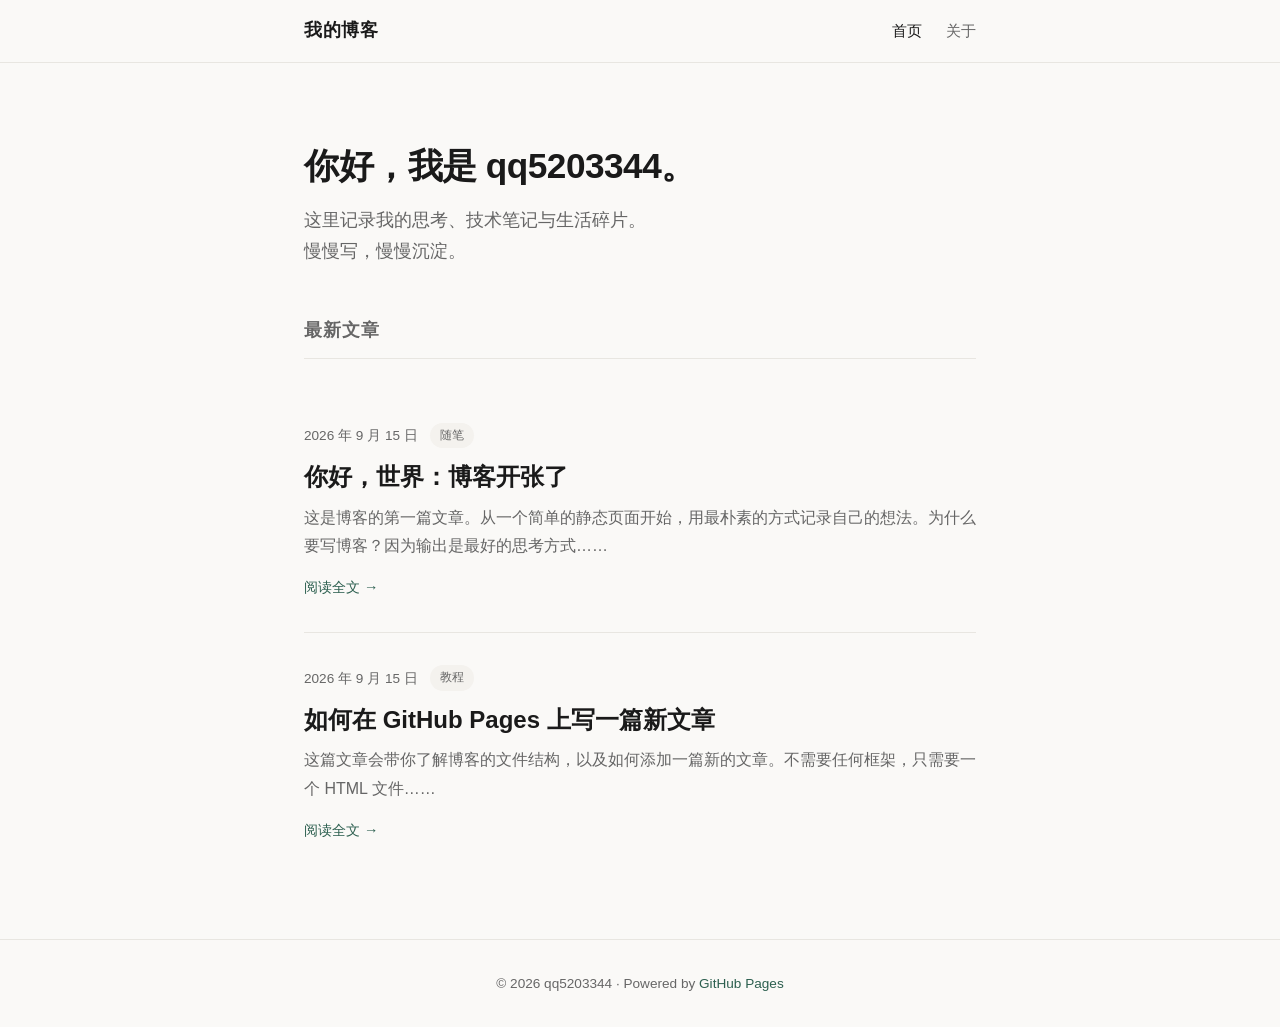
==== index.html @ ea7d3f34 "feat: 添加首页与样式" ====
<!DOCTYPE html>
<html lang="zh-CN">
<head>
<meta charset="UTF-8">
<meta name="viewport" content="width=device-width, initial-scale=1.0">
<title>我的博客</title>
<meta name="description" content="记录思考、分享技术与生活">
<link rel="stylesheet" href="css/style.css">
</head>
<body>
<nav class="nav">
<div class="nav-inner">
<a href="index.html" class="nav-brand">我的博客</a>
<div class="nav-links">
<a href="index.html" class="active">首页</a>
<a href="about.html">关于</a>
</div>
</div>
</nav>
<header class="hero">
<div class="container">
<h1>你好，我是 qq5203344。</h1>
<p class="hero-sub">这里记录我的思考、技术笔记与生活碎片。<br>慢慢写，慢慢沉淀。</p>
</div>
</header>
<main class="container">
<section class="post-list">
<h2 class="section-title">最新文章</h2>
<article class="post-card">
<div class="post-meta">
<span class="post-date">2026 年 9 月 15 日</span>
<span class="post-tag">随笔</span>
</div>
<h3 class="post-title"><a href="posts/hello-world.html">你好，世界：博客开张了</a></h3>
<p class="post-excerpt">这是博客的第一篇文章。从一个简单的静态页面开始，用最朴素的方式记录自己的想法。为什么要写博客？因为输出是最好的思考方式……</p>
<a href="posts/hello-world.html" class="read-more">阅读全文 →</a>
</article>
<article class="post-card">
<div class="post-meta">
<span class="post-date">2026 年 9 月 15 日</span>
<span class="post-tag">教程</span>
</div>
<h3 class="post-title"><a href="posts/getting-started.html">如何在 GitHub Pages 上写一篇新文章</a></h3>
<p class="post-excerpt">这篇文章会带你了解博客的文件结构，以及如何添加一篇新的文章。不需要任何框架，只需要一个 HTML 文件……</p>
<a href="posts/getting-started.html" class="read-more">阅读全文 →</a>
</article>
</section>
</main>
<footer class="footer">
<div class="container">
<p>© 2026 qq5203344 · Powered by <a href="https://pages.github.com/" target="_blank" rel="noopener">GitHub Pages</a></p>
</div>
</footer>
</body>
</html>
---- css/style.css ----
*,*::before,*::after{box-sizing:border-box;margin:0;padding:0}
:root{--bg:#faf9f7;--text:#1a1a1a;--text-secondary:#666;--accent:#2c5f4f;--accent-hover:#234d40;--border:#e8e6e1;--card-bg:#fff;--code-bg:#f4f2ee}
html{font-size:16px;scroll-behavior:smooth}
body{font-family:-apple-system,BlinkMacSystemFont,"Segoe UI","PingFang SC","Hiragino Sans GB","Microsoft YaHei",sans-serif;background:var(--bg);color:var(--text);line-height:1.7;-webkit-font-smoothing:antialiased}
a{color:var(--accent);text-decoration:none;transition:color .2s ease}
a:hover{color:var(--accent-hover)}
.container{max-width:720px;margin:0 auto;padding:0 24px}
.nav{border-bottom:1px solid var(--border);background:var(--bg);position:sticky;top:0;z-index:100;backdrop-filter:blur(8px)}
.nav-inner{max-width:720px;margin:0 auto;padding:16px 24px;display:flex;justify-content:space-between;align-items:center}
.nav-brand{font-weight:700;font-size:1.1rem;color:var(--text);letter-spacing:.5px}
.nav-links{display:flex;gap:24px}
.nav-links a{color:var(--text-secondary);font-size:.95rem;transition:color .2s ease}
.nav-links a:hover,.nav-links a.active{color:var(--text)}
.hero{padding:80px 0 48px}
.hero h1{font-size:2.2rem;font-weight:700;line-height:1.3;margin-bottom:16px;letter-spacing:-.5px}
.hero-sub{font-size:1.1rem;color:var(--text-secondary);line-height:1.8}
.section-title{font-size:1.1rem;font-weight:600;color:var(--text-secondary);text-transform:uppercase;letter-spacing:1px;margin-bottom:32px;padding-bottom:12px;border-bottom:1px solid var(--border)}
.post-list{padding-bottom:64px}
.post-card{padding:32px 0;border-bottom:1px solid var(--border)}
.post-card:last-child{border-bottom:none}
.post-meta{display:flex;align-items:center;gap:12px;margin-bottom:12px;font-size:.85rem;color:var(--text-secondary)}
.post-tag{background:var(--code-bg);padding:2px 10px;border-radius:100px;font-size:.78rem}
.post-title{font-size:1.5rem;font-weight:700;line-height:1.4;margin-bottom:10px}
.post-title a{color:var(--text)}
.post-title a:hover{color:var(--accent)}
.post-excerpt{color:var(--text-secondary);line-height:1.8;margin-bottom:12px}
.read-more{font-size:.9rem;font-weight:500}
.post-page{padding:64px 0;font-family:Georgia,"Times New Roman","Songti SC","SimSun",serif}
.post-page h1{font-size:2rem;font-weight:700;line-height:1.35;margin-bottom:12px;letter-spacing:-.3px}
.post-page h2{font-size:1.4rem;font-weight:700;margin:40px 0 16px;line-height:1.4}
.post-page p{margin-bottom:18px;font-size:1.08rem;line-height:1.9}
.post-page ul,.post-page ol{margin:0 0 18px 24px;font-size:1.08rem;line-height:1.9}
.post-page li{margin-bottom:8px}
.post-page .post-date{font-family:-apple-system,BlinkMacSystemFont,"Segoe UI","PingFang SC","Hiragino Sans GB","Microsoft YaHei",sans-serif;font-size:.9rem;color:var(--text-secondary);margin-bottom:32px;display:block}
.post-page blockquote{border-left:3px solid var(--accent);padding:8px 0 8px 20px;margin:24px 0;color:var(--text-secondary);font-style:italic}
.post-page code{font-family:"SF Mono",Menlo,Consolas,monospace;font-size:.9em;background:var(--code-bg);padding:2px 6px;border-radius:4px}
.post-page pre{background:var(--code-bg);padding:20px;border-radius:8px;overflow-x:auto;margin:20px 0;line-height:1.6}
.post-page pre code{background:none;padding:0;font-size:.9rem}
.post-page hr{border:none;border-top:1px solid var(--border);margin:40px 0}
.post-page strong{font-weight:700}
.footer{border-top:1px solid var(--border);padding:32px 0;text-align:center;color:var(--text-secondary);font-size:.85rem}
@media(max-width:600px){
.hero{padding:56px 0 32px}
.hero h1{font-size:1.7rem}
.post-title{font-size:1.25rem}
.post-page h1{font-size:1.6rem}
.nav-inner{padding:14px 20px}
.container{padding:0 20px}
}
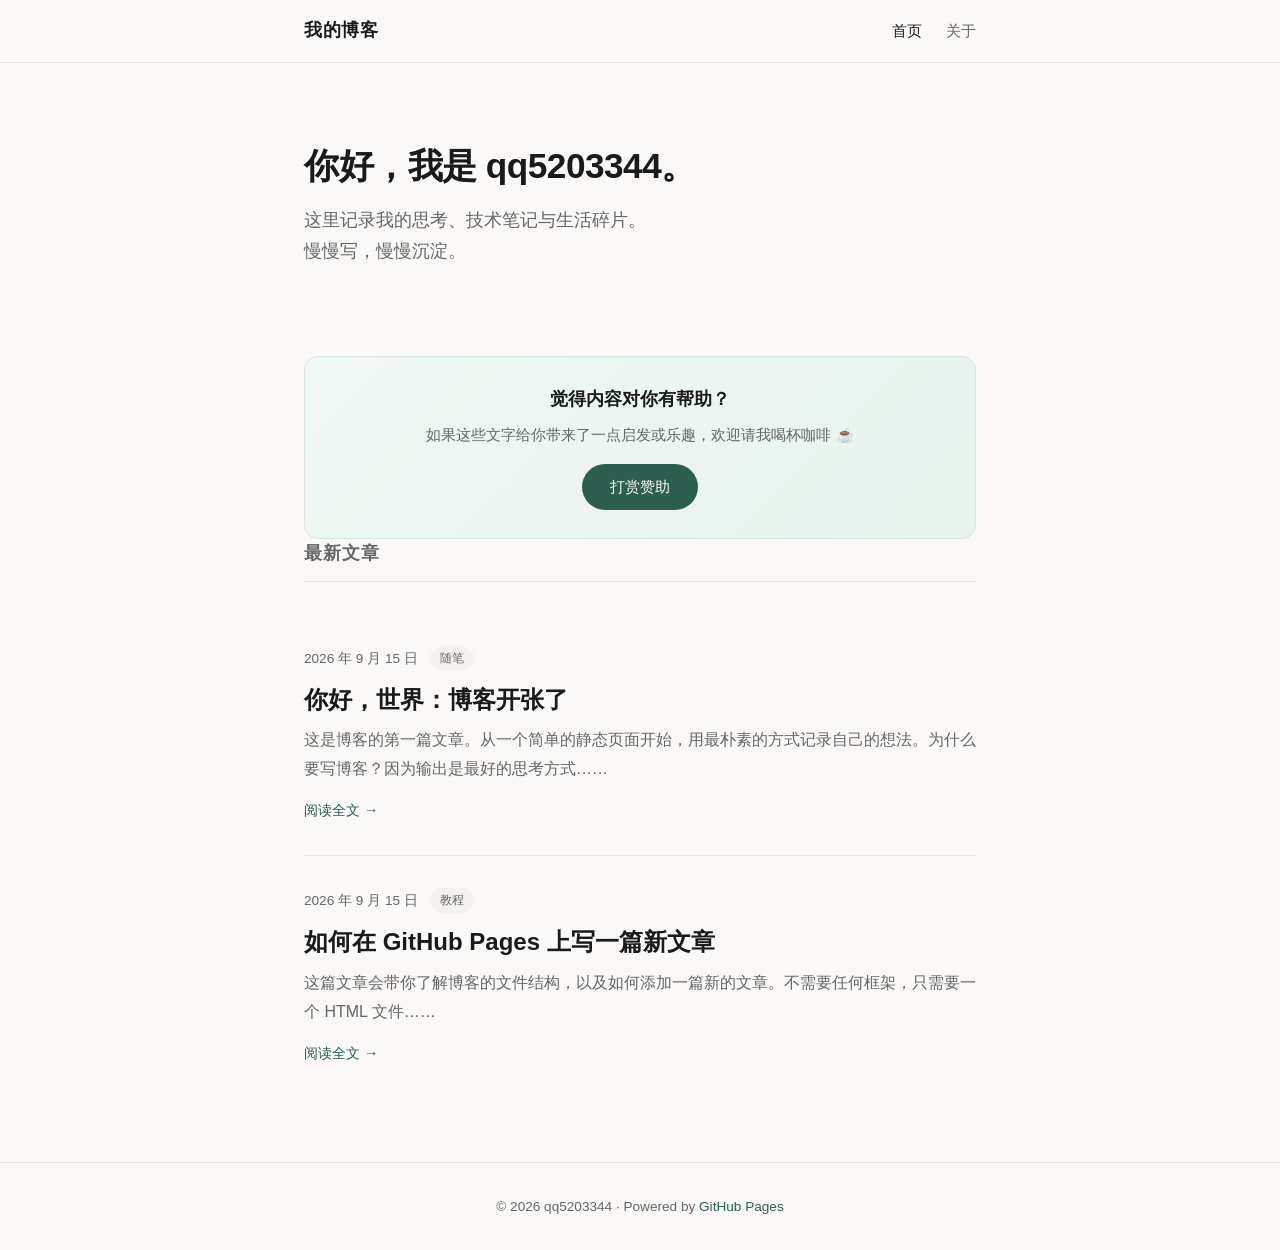
==== commit f217bb50: "feat: 首页添加打赏赞助入口" ====
--- a/index.html
+++ b/index.html
@@ -6,6 +6,33 @@
 <title>我的博客</title>
 <meta name="description" content="记录思考、分享技术与生活">
 <link rel="stylesheet" href="css/style.css">
+<style>
+.sponsor-box{
+  margin: 40px 0 0;
+  padding: 28px;
+  background: linear-gradient(135deg,#f0f7f4,#e8f3ee);
+  border:1px solid #d4e8dd;
+  border-radius:14px;
+  text-align:center;
+}
+.sponsor-box h3{font-size:1.1rem;color:var(--text);margin-bottom:8px;}
+.sponsor-box p{color:var(--text-secondary);font-size:.92rem;margin-bottom:16px;line-height:1.7;}
+.sponsor-btn{
+  display:inline-block;
+  background:var(--accent);
+  color:#fff !important;
+  padding:10px 28px;
+  border-radius:100px;
+  font-size:.95rem;
+  font-weight:500;
+  text-decoration:none;
+  transition:background .2s ease,transform .2s ease;
+}
+.sponsor-btn:hover{
+  background:var(--accent-hover);
+  transform:translateY(-1px);
+}
+</style>
 </head>
 <body>
 <nav class="nav">
@@ -24,6 +51,11 @@
 </div>
 </header>
 <main class="container">
+<div class="sponsor-box">
+<h3>觉得内容对你有帮助？</h3>
+<p>如果这些文字给你带来了一点启发或乐趣，欢迎请我喝杯咖啡 ☕</p>
+<a href="pay.html" class="sponsor-btn">打赏赞助</a>
+</div>
 <section class="post-list">
 <h2 class="section-title">最新文章</h2>
 <article class="post-card">
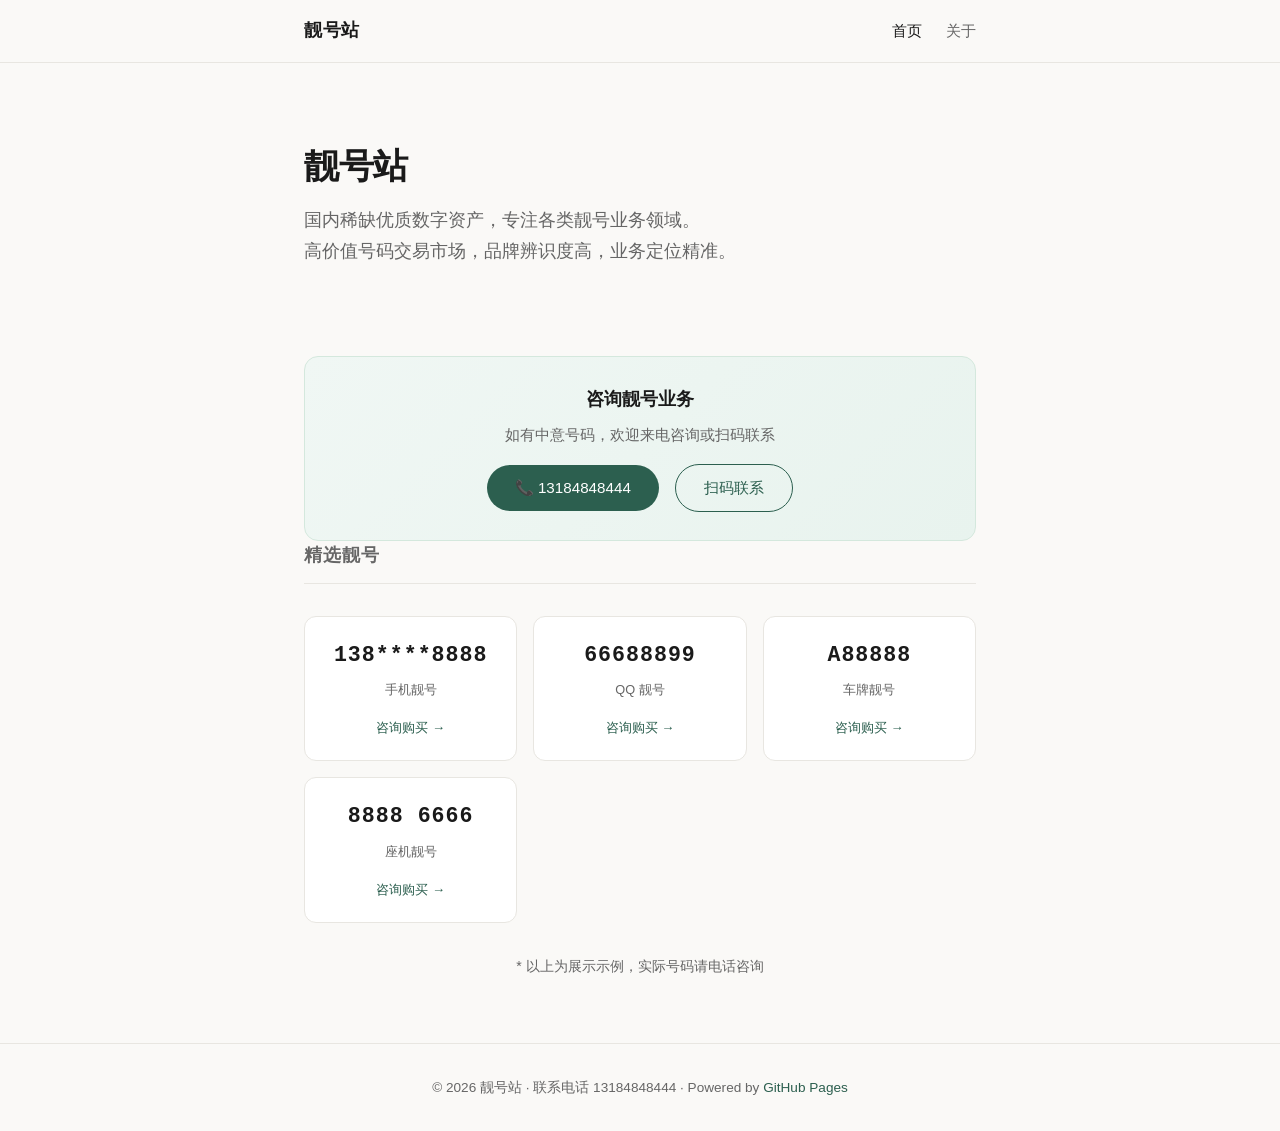
==== commit 5f9d2417: "feat: 首页改为靓号站风格，展示号码卡片与联系方式" ====
--- a/index.html
+++ b/index.html
@@ -3,8 +3,8 @@
 <head>
 <meta charset="UTF-8">
 <meta name="viewport" content="width=device-width, initial-scale=1.0">
-<title>我的博客</title>
-<meta name="description" content="记录思考、分享技术与生活">
+<title>靓号站 - 优质数字资产交易平台</title>
+<meta name="description" content="靓号站 - 专注各类优质靓号业务，高价值号码交易">
 <link rel="stylesheet" href="css/style.css">
 <style>
 .sponsor-box{
@@ -27,17 +27,65 @@
   font-weight:500;
   text-decoration:none;
   transition:background .2s ease,transform .2s ease;
+  margin:0 6px;
 }
 .sponsor-btn:hover{
   background:var(--accent-hover);
   transform:translateY(-1px);
+}
+.sponsor-btn.outline{
+  background:transparent;
+  color:var(--accent) !important;
+  border:1.5px solid var(--accent);
+}
+.sponsor-btn.outline:hover{
+  background:var(--accent);
+  color:#fff !important;
+}
+.number-grid{
+  display:grid;
+  grid-template-columns:repeat(auto-fill,minmax(200px,1fr));
+  gap:16px;
+  margin-top:20px;
+}
+.number-card{
+  background:#fff;
+  border:1px solid var(--border);
+  border-radius:12px;
+  padding:20px;
+  text-align:center;
+  transition:transform .2s ease,box-shadow .2s ease;
+}
+.number-card:hover{
+  transform:translateY(-2px);
+  box-shadow:0 4px 16px rgba(0,0,0,0.06);
+}
+.number-card .num{
+  font-size:1.35rem;
+  font-weight:700;
+  color:var(--text);
+  letter-spacing:1px;
+  margin-bottom:6px;
+  font-family:"SF Mono",Menlo,Consolas,monospace;
+}
+.number-card .type{
+  font-size:.8rem;
+  color:var(--text-secondary);
+  margin-bottom:12px;
+}
+.number-card .ask{
+  display:inline-block;
+  font-size:.82rem;
+  color:var(--accent);
+  text-decoration:none;
+  font-weight:500;
 }
 </style>
 </head>
 <body>
 <nav class="nav">
 <div class="nav-inner">
-<a href="index.html" class="nav-brand">我的博客</a>
+<a href="index.html" class="nav-brand">靓号站</a>
 <div class="nav-links">
 <a href="index.html" class="active">首页</a>
 <a href="about.html">关于</a>
@@ -46,41 +94,47 @@
 </nav>
 <header class="hero">
 <div class="container">
-<h1>你好，我是 qq5203344。</h1>
-<p class="hero-sub">这里记录我的思考、技术笔记与生活碎片。<br>慢慢写，慢慢沉淀。</p>
+<h1>靓号站</h1>
+<p class="hero-sub">国内稀缺优质数字资产，专注各类靓号业务领域。<br>高价值号码交易市场，品牌辨识度高，业务定位精准。</p>
 </div>
 </header>
 <main class="container">
 <div class="sponsor-box">
-<h3>觉得内容对你有帮助？</h3>
-<p>如果这些文字给你带来了一点启发或乐趣，欢迎请我喝杯咖啡 ☕</p>
-<a href="pay.html" class="sponsor-btn">打赏赞助</a>
+<h3>咨询靓号业务</h3>
+<p>如有中意号码，欢迎来电咨询或扫码联系</p>
+<a href="tel:13184848444" class="sponsor-btn">📞 13184848444</a>
+<a href="pay.html" class="sponsor-btn outline">扫码联系</a>
 </div>
 <section class="post-list">
-<h2 class="section-title">最新文章</h2>
-<article class="post-card">
-<div class="post-meta">
-<span class="post-date">2026 年 9 月 15 日</span>
-<span class="post-tag">随笔</span>
+<h2 class="section-title">精选靓号</h2>
+<div class="number-grid">
+<div class="number-card">
+<div class="num">138****8888</div>
+<div class="type">手机靓号</div>
+<a href="tel:13184848444" class="ask">咨询购买 →</a>
 </div>
-<h3 class="post-title"><a href="posts/hello-world.html">你好，世界：博客开张了</a></h3>
-<p class="post-excerpt">这是博客的第一篇文章。从一个简单的静态页面开始，用最朴素的方式记录自己的想法。为什么要写博客？因为输出是最好的思考方式……</p>
-<a href="posts/hello-world.html" class="read-more">阅读全文 →</a>
-</article>
-<article class="post-card">
-<div class="post-meta">
-<span class="post-date">2026 年 9 月 15 日</span>
-<span class="post-tag">教程</span>
+<div class="number-card">
+<div class="num">66688899</div>
+<div class="type">QQ 靓号</div>
+<a href="tel:13184848444" class="ask">咨询购买 →</a>
 </div>
-<h3 class="post-title"><a href="posts/getting-started.html">如何在 GitHub Pages 上写一篇新文章</a></h3>
-<p class="post-excerpt">这篇文章会带你了解博客的文件结构，以及如何添加一篇新的文章。不需要任何框架，只需要一个 HTML 文件……</p>
-<a href="posts/getting-started.html" class="read-more">阅读全文 →</a>
-</article>
+<div class="number-card">
+<div class="num">A88888</div>
+<div class="type">车牌靓号</div>
+<a href="tel:13184848444" class="ask">咨询购买 →</a>
+</div>
+<div class="number-card">
+<div class="num">8888 6666</div>
+<div class="type">座机靓号</div>
+<a href="tel:13184848444" class="ask">咨询购买 →</a>
+</div>
+</div>
+<p style="text-align:center;margin-top:32px;color:var(--text-secondary);font-size:.88rem;">* 以上为展示示例，实际号码请电话咨询</p>
 </section>
 </main>
 <footer class="footer">
 <div class="container">
-<p>© 2026 qq5203344 · Powered by <a href="https://pages.github.com/" target="_blank" rel="noopener">GitHub Pages</a></p>
+<p>© 2026 靓号站 · 联系电话 13184848444 · Powered by <a href="https://pages.github.com/" target="_blank" rel="noopener">GitHub Pages</a></p>
 </div>
 </footer>
 </body>
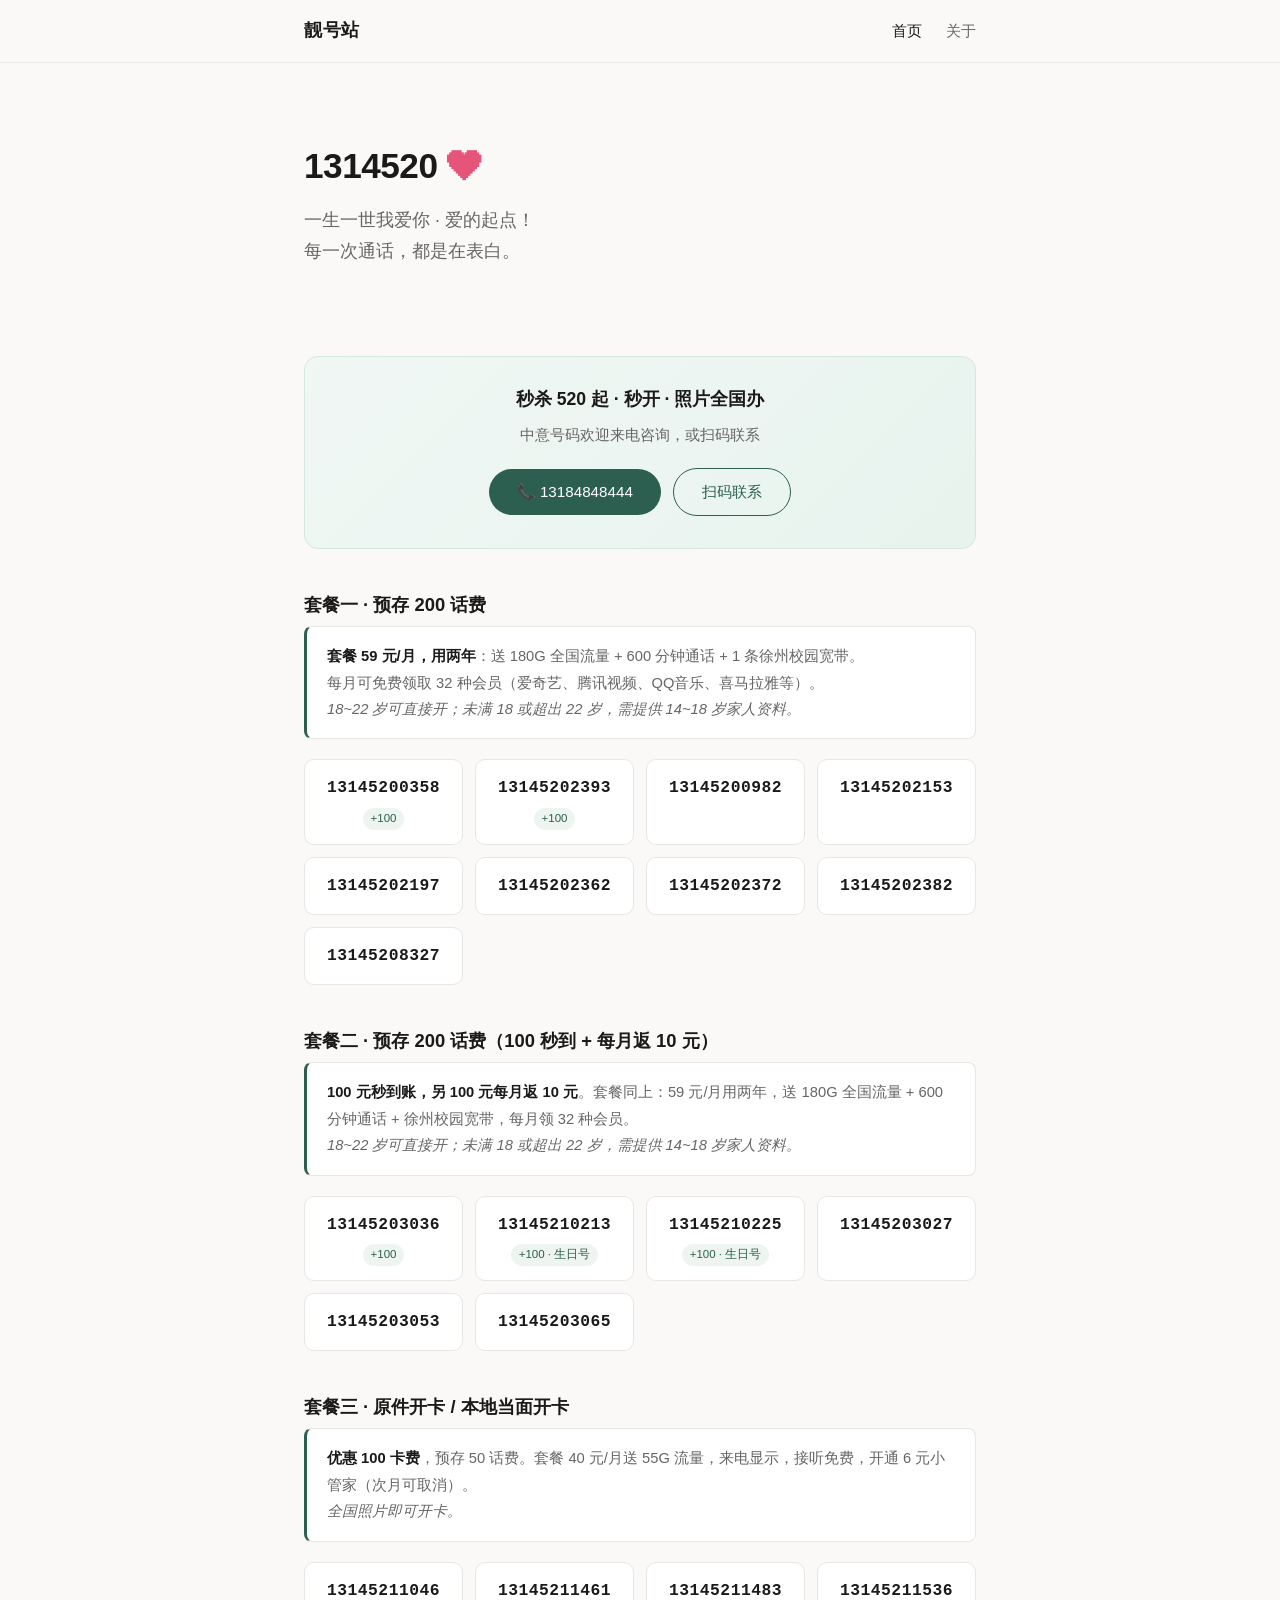
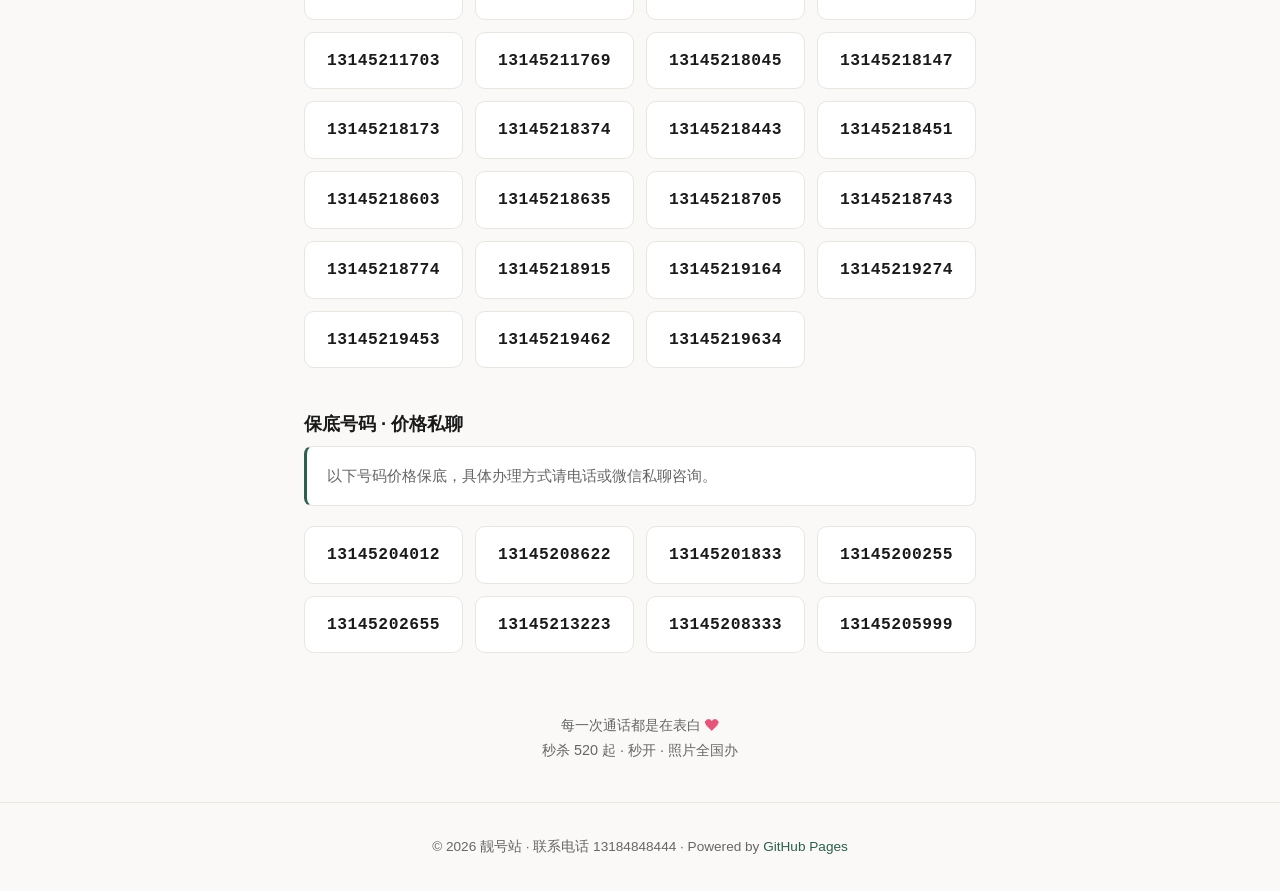
==== commit 7ab29761: "feat: 首页上线全部 1314520 主题号码，按四组套餐分类展示" ====
--- a/index.html
+++ b/index.html
@@ -3,8 +3,8 @@
 <head>
 <meta charset="UTF-8">
 <meta name="viewport" content="width=device-width, initial-scale=1.0">
-<title>靓号站 - 优质数字资产交易平台</title>
-<meta name="description" content="靓号站 - 专注各类优质靓号业务，高价值号码交易">
+<title>靓号站 - 1314520 一生一世我爱你</title>
+<meta name="description" content="靓号站 - 1314520 一生一世我爱你主题号码，徐州校园套餐，全国可办">
 <link rel="stylesheet" href="css/style.css">
 <style>
 .sponsor-box{
@@ -27,58 +27,64 @@
   font-weight:500;
   text-decoration:none;
   transition:background .2s ease,transform .2s ease;
-  margin:0 6px;
-}
-.sponsor-btn:hover{
-  background:var(--accent-hover);
-  transform:translateY(-1px);
-}
-.sponsor-btn.outline{
-  background:transparent;
-  color:var(--accent) !important;
-  border:1.5px solid var(--accent);
-}
-.sponsor-btn.outline:hover{
-  background:var(--accent);
-  color:#fff !important;
-}
-.number-grid{
-  display:grid;
-  grid-template-columns:repeat(auto-fill,minmax(200px,1fr));
-  gap:16px;
-  margin-top:20px;
-}
-.number-card{
+  margin:4px;
+}
+.sponsor-btn:hover{background:var(--accent-hover);transform:translateY(-1px);}
+.sponsor-btn.outline{background:transparent;color:var(--accent) !important;border:1.5px solid var(--accent);}
+.sponsor-btn.outline:hover{background:var(--accent);color:#fff !important;}
+.plan-block{
+  margin:40px 0;
+}
+.plan-title{
+  font-size:1.15rem;
+  font-weight:700;
+  color:var(--text);
+  margin-bottom:6px;
+}
+.plan-desc{
   background:#fff;
   border:1px solid var(--border);
-  border-radius:12px;
-  padding:20px;
+  border-left:3px solid var(--accent);
+  border-radius:8px;
+  padding:16px 20px;
+  margin-bottom:20px;
+  font-size:.92rem;
+  color:var(--text-secondary);
+  line-height:1.8;
+}
+.plan-desc strong{color:var(--text);}
+.num-grid{
+  display:grid;
+  grid-template-columns:repeat(auto-fill,minmax(150px,1fr));
+  gap:12px;
+}
+.num-card{
+  background:#fff;
+  border:1px solid var(--border);
+  border-radius:10px;
+  padding:14px 10px;
   text-align:center;
   transition:transform .2s ease,box-shadow .2s ease;
 }
-.number-card:hover{
-  transform:translateY(-2px);
-  box-shadow:0 4px 16px rgba(0,0,0,0.06);
-}
-.number-card .num{
-  font-size:1.35rem;
+.num-card:hover{transform:translateY(-2px);box-shadow:0 4px 14px rgba(0,0,0,0.07);border-color:var(--accent);}
+.num-card .n{
+  font-size:1.02rem;
   font-weight:700;
   color:var(--text);
-  letter-spacing:1px;
-  margin-bottom:6px;
+  letter-spacing:.5px;
   font-family:"SF Mono",Menlo,Consolas,monospace;
 }
-.number-card .type{
-  font-size:.8rem;
-  color:var(--text-secondary);
-  margin-bottom:12px;
-}
-.number-card .ask{
+.num-card .tag{
   display:inline-block;
-  font-size:.82rem;
+  margin-top:6px;
+  font-size:.72rem;
   color:var(--accent);
-  text-decoration:none;
-  font-weight:500;
+  background:#eef5f1;
+  padding:1px 8px;
+  border-radius:100px;
+}
+.heart{
+  color:#e7547a;
 }
 </style>
 </head>
@@ -94,43 +100,110 @@
 </nav>
 <header class="hero">
 <div class="container">
-<h1>靓号站</h1>
-<p class="hero-sub">国内稀缺优质数字资产，专注各类靓号业务领域。<br>高价值号码交易市场，品牌辨识度高，业务定位精准。</p>
+<h1>1314520 <span class="heart">❤</span></h1>
+<p class="hero-sub">一生一世我爱你 · 爱的起点！<br>每一次通话，都是在表白。</p>
 </div>
 </header>
 <main class="container">
 <div class="sponsor-box">
-<h3>咨询靓号业务</h3>
-<p>如有中意号码，欢迎来电咨询或扫码联系</p>
+<h3>秒杀 520 起 · 秒开 · 照片全国办</h3>
+<p>中意号码欢迎来电咨询，或扫码联系</p>
 <a href="tel:13184848444" class="sponsor-btn">📞 13184848444</a>
 <a href="pay.html" class="sponsor-btn outline">扫码联系</a>
 </div>
-<section class="post-list">
-<h2 class="section-title">精选靓号</h2>
-<div class="number-grid">
-<div class="number-card">
-<div class="num">138****8888</div>
-<div class="type">手机靓号</div>
-<a href="tel:13184848444" class="ask">咨询购买 →</a>
-</div>
-<div class="number-card">
-<div class="num">66688899</div>
-<div class="type">QQ 靓号</div>
-<a href="tel:13184848444" class="ask">咨询购买 →</a>
-</div>
-<div class="number-card">
-<div class="num">A88888</div>
-<div class="type">车牌靓号</div>
-<a href="tel:13184848444" class="ask">咨询购买 →</a>
-</div>
-<div class="number-card">
-<div class="num">8888 6666</div>
-<div class="type">座机靓号</div>
-<a href="tel:13184848444" class="ask">咨询购买 →</a>
-</div>
-</div>
-<p style="text-align:center;margin-top:32px;color:var(--text-secondary);font-size:.88rem;">* 以上为展示示例，实际号码请电话咨询</p>
-</section>
+
+<!-- 第一组 -->
+<section class="plan-block">
+<h2 class="plan-title">套餐一 · 预存 200 话费</h2>
+<div class="plan-desc">
+<strong>套餐 59 元/月，用两年</strong>：送 180G 全国流量 + 600 分钟通话 + 1 条徐州校园宽带。<br>
+每月可免费领取 32 种会员（爱奇艺、腾讯视频、QQ音乐、喜马拉雅等）。<br>
+<em>18~22 岁可直接开；未满 18 或超出 22 岁，需提供 14~18 岁家人资料。</em>
+</div>
+<div class="num-grid">
+<div class="num-card"><div class="n">13145200358</div><span class="tag">+100</span></div>
+<div class="num-card"><div class="n">13145202393</div><span class="tag">+100</span></div>
+<div class="num-card"><div class="n">13145200982</div></div>
+<div class="num-card"><div class="n">13145202153</div></div>
+<div class="num-card"><div class="n">13145202197</div></div>
+<div class="num-card"><div class="n">13145202362</div></div>
+<div class="num-card"><div class="n">13145202372</div></div>
+<div class="num-card"><div class="n">13145202382</div></div>
+<div class="num-card"><div class="n">13145208327</div></div>
+</div>
+</section>
+
+<!-- 第二组 -->
+<section class="plan-block">
+<h2 class="plan-title">套餐二 · 预存 200 话费（100 秒到 + 每月返 10 元）</h2>
+<div class="plan-desc">
+<strong>100 元秒到账，另 100 元每月返 10 元</strong>。套餐同上：59 元/月用两年，送 180G 全国流量 + 600 分钟通话 + 徐州校园宽带，每月领 32 种会员。<br>
+<em>18~22 岁可直接开；未满 18 或超出 22 岁，需提供 14~18 岁家人资料。</em>
+</div>
+<div class="num-grid">
+<div class="num-card"><div class="n">13145203036</div><span class="tag">+100</span></div>
+<div class="num-card"><div class="n">13145210213</div><span class="tag">+100 · 生日号</span></div>
+<div class="num-card"><div class="n">13145210225</div><span class="tag">+100 · 生日号</span></div>
+<div class="num-card"><div class="n">13145203027</div></div>
+<div class="num-card"><div class="n">13145203053</div></div>
+<div class="num-card"><div class="n">13145203065</div></div>
+</div>
+</section>
+
+<!-- 第三组 -->
+<section class="plan-block">
+<h2 class="plan-title">套餐三 · 原件开卡 / 本地当面开卡</h2>
+<div class="plan-desc">
+<strong>优惠 100 卡费</strong>，预存 50 话费。套餐 40 元/月送 55G 流量，来电显示，接听免费，开通 6 元小管家（次月可取消）。<br>
+<em>全国照片即可开卡。</em>
+</div>
+<div class="num-grid">
+<div class="num-card"><div class="n">13145211046</div></div>
+<div class="num-card"><div class="n">13145211461</div></div>
+<div class="num-card"><div class="n">13145211483</div></div>
+<div class="num-card"><div class="n">13145211536</div></div>
+<div class="num-card"><div class="n">13145211703</div></div>
+<div class="num-card"><div class="n">13145211769</div></div>
+<div class="num-card"><div class="n">13145218045</div></div>
+<div class="num-card"><div class="n">13145218147</div></div>
+<div class="num-card"><div class="n">13145218173</div></div>
+<div class="num-card"><div class="n">13145218374</div></div>
+<div class="num-card"><div class="n">13145218443</div></div>
+<div class="num-card"><div class="n">13145218451</div></div>
+<div class="num-card"><div class="n">13145218603</div></div>
+<div class="num-card"><div class="n">13145218635</div></div>
+<div class="num-card"><div class="n">13145218705</div></div>
+<div class="num-card"><div class="n">13145218743</div></div>
+<div class="num-card"><div class="n">13145218774</div></div>
+<div class="num-card"><div class="n">13145218915</div></div>
+<div class="num-card"><div class="n">13145219164</div></div>
+<div class="num-card"><div class="n">13145219274</div></div>
+<div class="num-card"><div class="n">13145219453</div></div>
+<div class="num-card"><div class="n">13145219462</div></div>
+<div class="num-card"><div class="n">13145219634</div></div>
+</div>
+</section>
+
+<!-- 第四组 -->
+<section class="plan-block">
+<h2 class="plan-title">保底号码 · 价格私聊</h2>
+<div class="plan-desc">以下号码价格保底，具体办理方式请电话或微信私聊咨询。</div>
+<div class="num-grid">
+<div class="num-card"><div class="n">13145204012</div></div>
+<div class="num-card"><div class="n">13145208622</div></div>
+<div class="num-card"><div class="n">13145201833</div></div>
+<div class="num-card"><div class="n">13145200255</div></div>
+<div class="num-card"><div class="n">13145202655</div></div>
+<div class="num-card"><div class="n">13145213223</div></div>
+<div class="num-card"><div class="n">13145208333</div></div>
+<div class="num-card"><div class="n">13145205999</div></div>
+</div>
+</section>
+
+<div style="text-align:center;padding:20px 0 40px;color:var(--text-secondary);font-size:.9rem;">
+每一次通话都是在表白 <span class="heart">❤</span><br>
+秒杀 520 起 · 秒开 · 照片全国办
+</div>
 </main>
 <footer class="footer">
 <div class="container">
